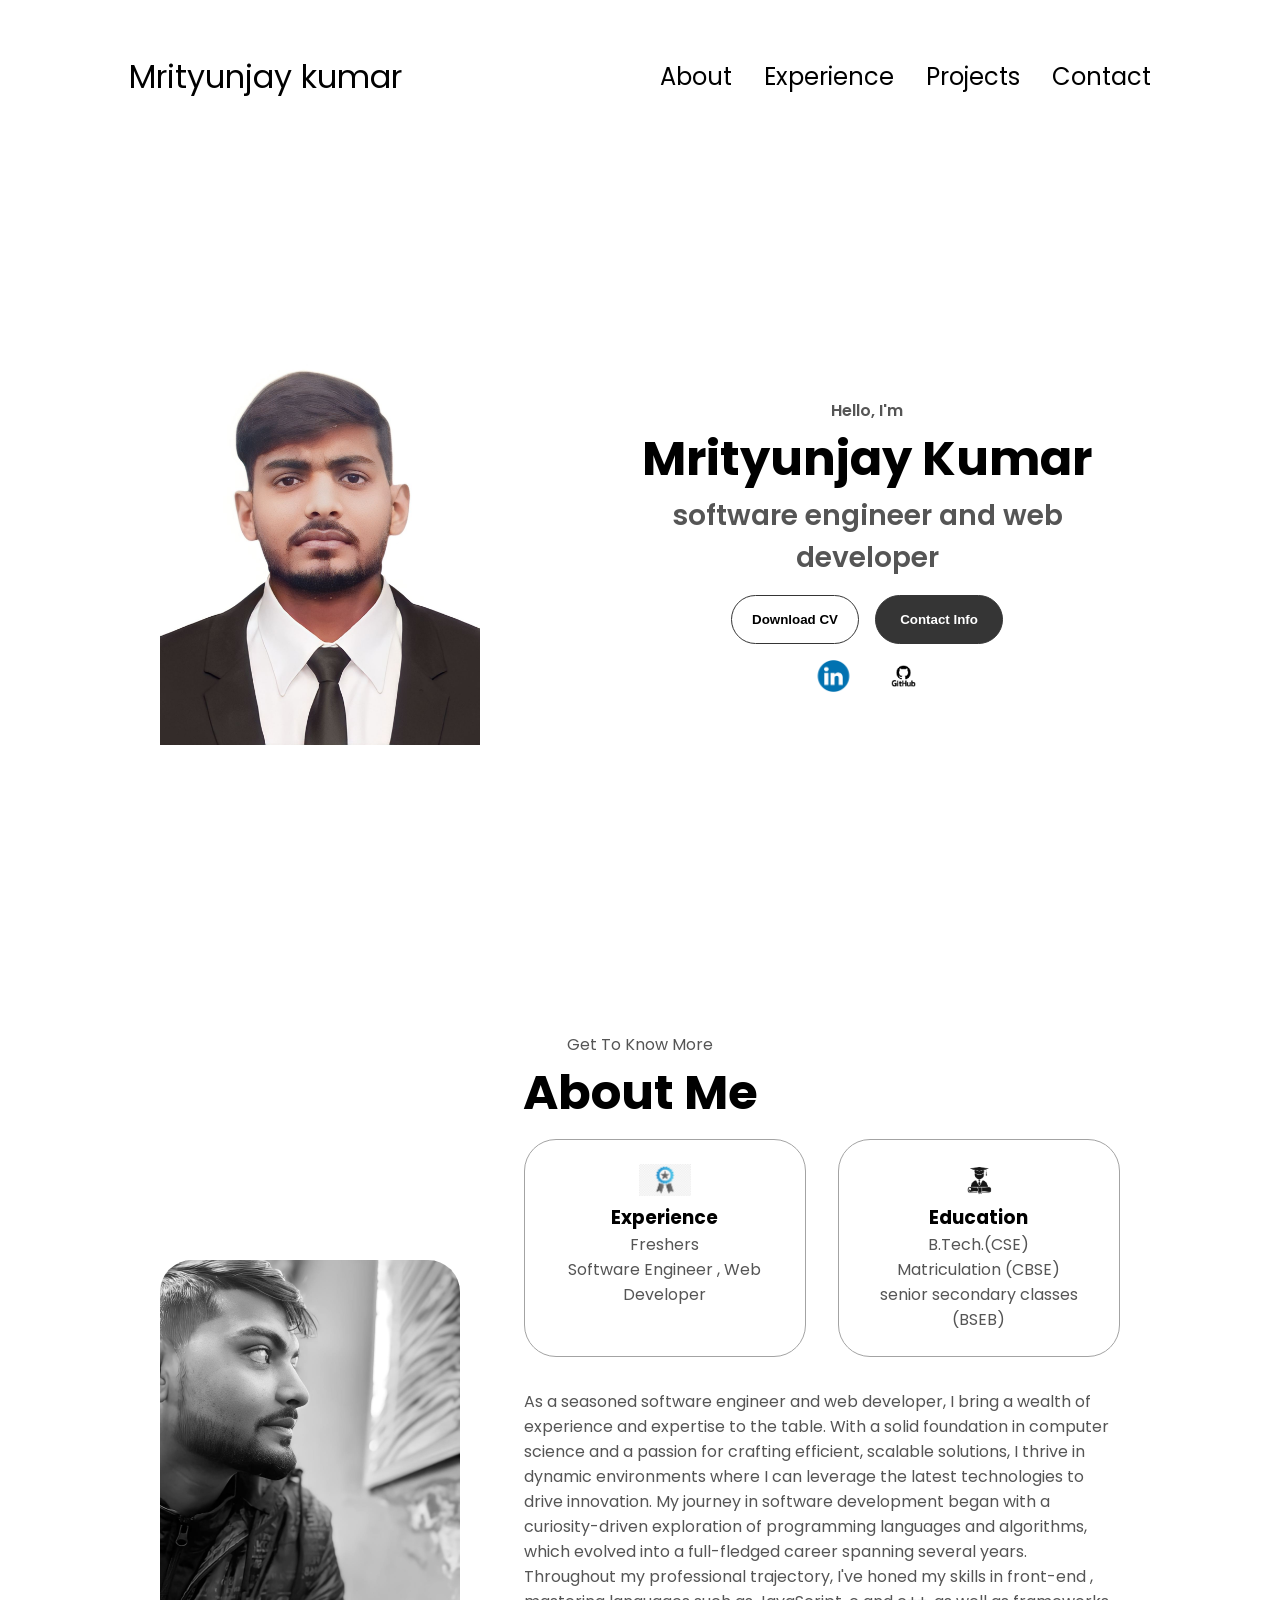
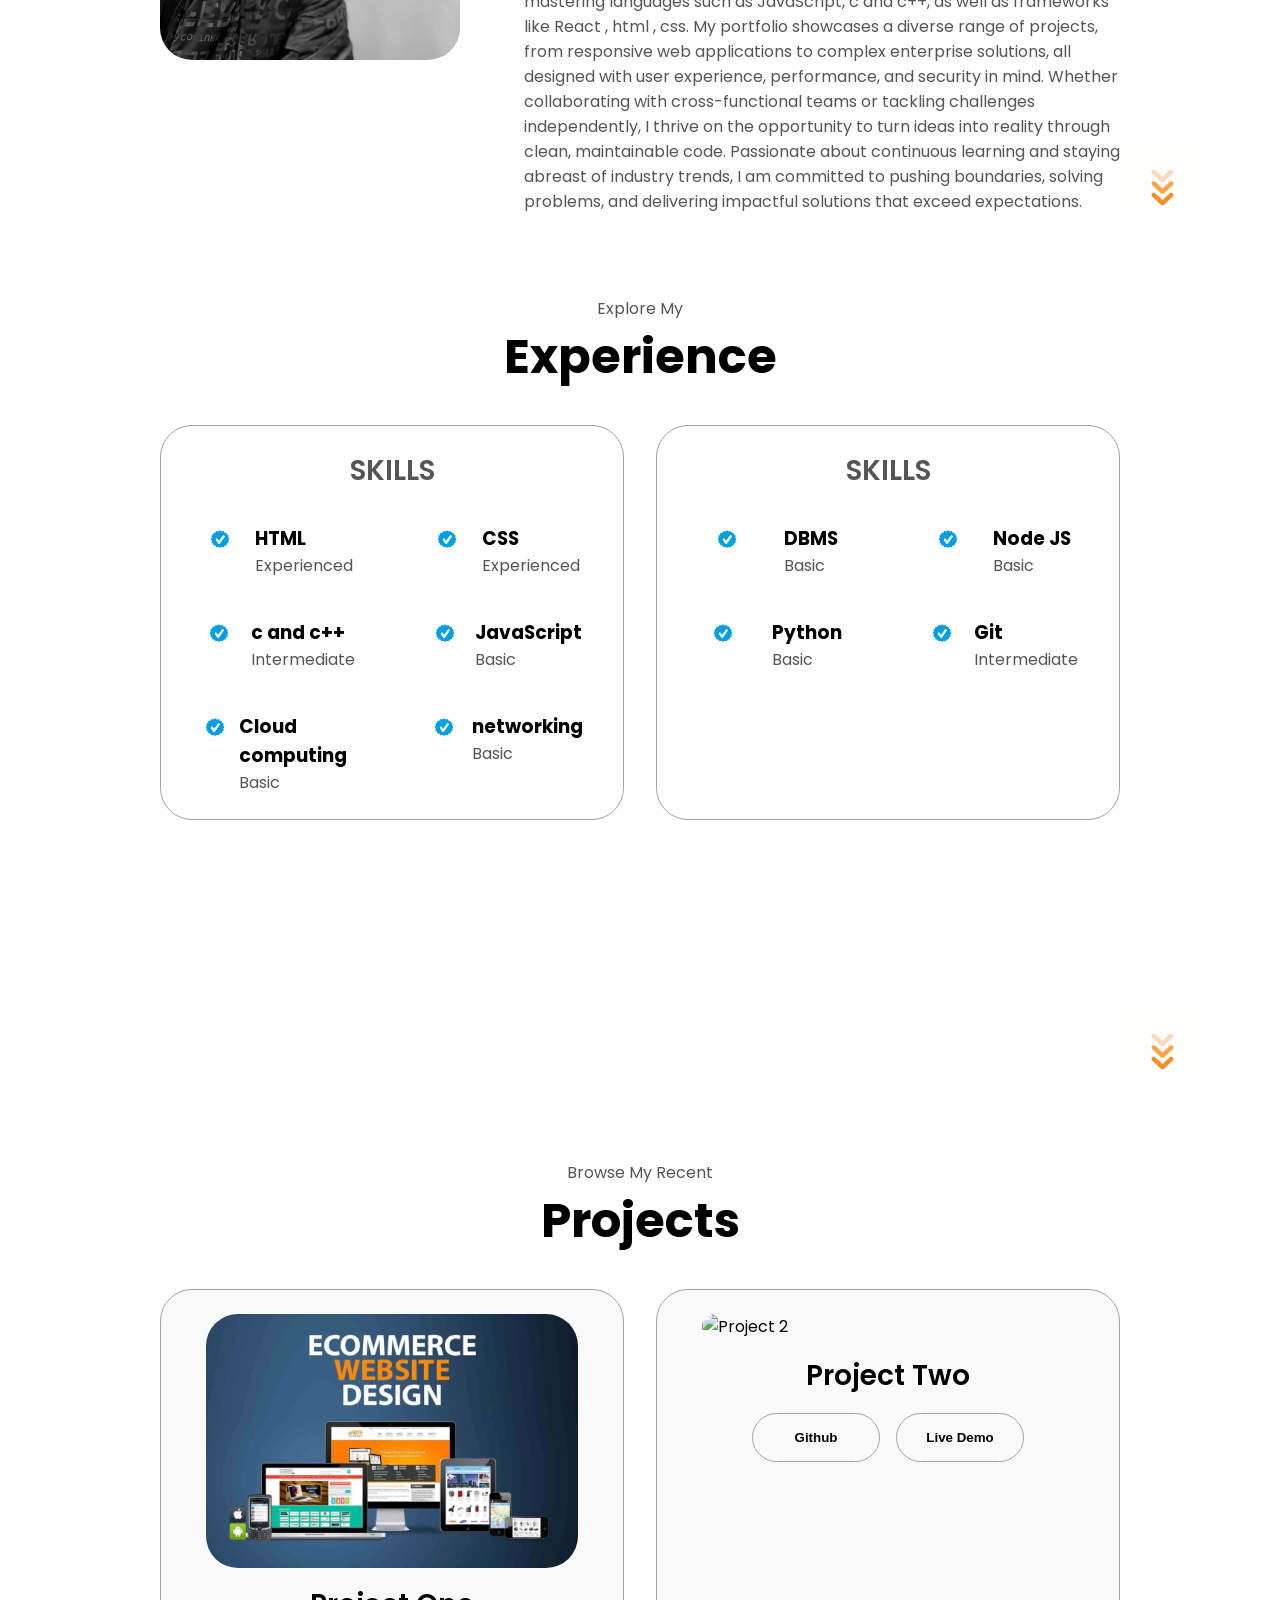
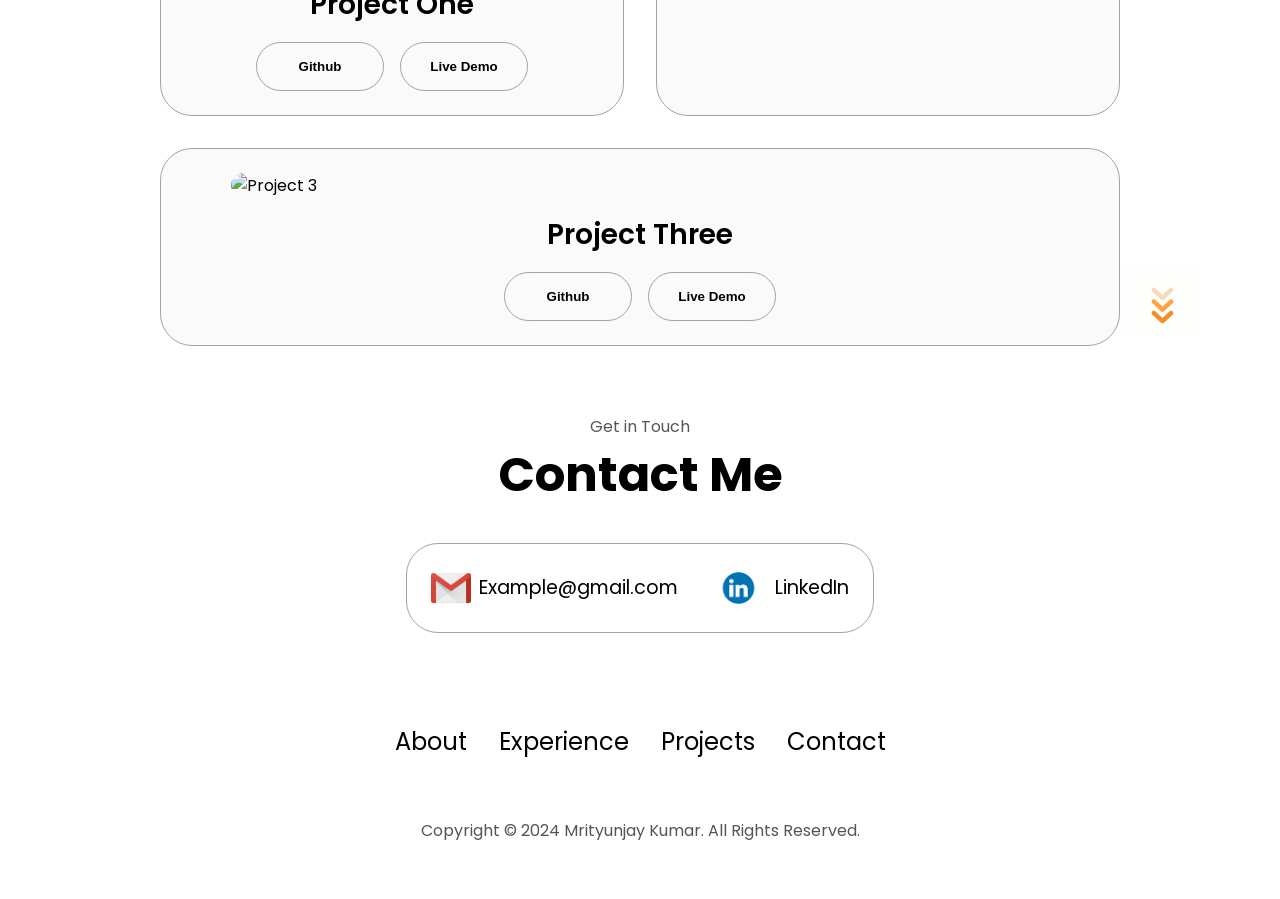
==== profile.html @ be7be610 "Add files via upload" ====
<!DOCTYPE html>
<html lang="en">
  <head>
    <meta charset="UTF-8" />
    <meta http-equiv="X-UA-Compatible" content="IE=edge" />
    <meta name="viewport" content="width=device-width, initial-scale=1.0" />
    <title>My Portfolio</title>
    <link rel="stylesheet" href="style.css" />
    <link rel="stylesheet" href="mediaqueries.css" />
  </head>
  <body>
    <nav id="desktop-nav">
      <div class="logo">Mrityunjay kumar</div>
      <div>
        <ul class="nav-links">
          <li><a href="#about">About</a></li>
          <li><a href="#experience">Experience</a></li>
          <li><a href="#projects">Projects</a></li>
          <li><a href="#contact">Contact</a></li>
        </ul>
      </div>
    </nav>
    <nav id="hamburger-nav">
      <div class="logo">Mrityunjay kumar</div>
      <div class="hamburger-menu">
        <div class="hamburger-icon" onclick="toggleMenu()">
          <span></span>
          <span></span>
          <span></span>
        </div>
        <div class="menu-links">
          <li><a href="#about" onclick="toggleMenu()">About</a></li>
          <li><a href="#experience" onclick="toggleMenu()">Experience</a></li>
          <li><a href="#projects" onclick="toggleMenu()">Projects</a></li>
          <li><a href="#contact" onclick="toggleMenu()">Contact</a></li>
        </div>
      </div>
    </nav>
    <section id="profile">
      <div class="section__pic-container">
        <img src="./mrityunjay.jpg" alt="Mrityunjay Kumar profile picture" />
      </div>
      <div class="section__text">
        <p class="section__text__p1">Hello, I'm</p>
        <h1 class="title">Mrityunjay Kumar</h1>
        <p class="section__text__p2">  software engineer and web developer </p>
        <div class="btn-container">
          <button
            class="btn btn-color-2"
            onclick="window.open('./Mrityunjay Kumar resume.pdf')"
          >
            Download CV
          </button>
          <button class="btn btn-color-1" onclick="location.href='./#contact'">
            Contact Info
          </button>
        </div>
        <div id="socials-container">
          <img
            src="./linkedin.png"
            alt="My LinkedIn profile"
            class="icon"
            onclick="location.href='https://www.linkedin.com/in/mrityunjay-kumar-784b33222'"
          />
          <img
            src="./github.png"
            alt="My Github profile"
            class="icon"
            onclick="location.href='https://github.com/mrityu12/mrityu12.git'"
          />
        </div>
      </div>
    </section>
    <section id="about">
      <p class="section__text__p1">Get To Know More</p>
      <h1 class="title">About Me</h1>
      <div class="section-container">
        <div class="section__pic-container">
          <img
            src="./mrityunjay1.jpg"
            alt="Profile picture"
            class="about-pic"
          />
        </div>
        <div class="about-details-container">
          <div class="about-containers">
            <div class="details-container">
              <img
                src="./experience.png"
                alt="Experience icon"
                class="icon"
              />
              <h3>Experience</h3>
              <p> Freshers <br /> Software Engineer , Web Developer</p>
            </div>
            <div class="details-container">
              <img
                src="./education.png"
                alt="Education icon"
                class="icon"
              />
              <h3>Education</h3>
              <p> B.Tech.(CSE) <br /> Matriculation (CBSE) <br/> senior secondary classes (BSEB)</p>
            </div>
          </div>
          <div class="text-container">
            <p>
              As a seasoned software engineer and web developer, I bring a wealth of experience and expertise to the table.
              With a solid foundation in computer science and a passion for crafting efficient, scalable solutions,
              I thrive in dynamic environments where I can leverage the latest technologies to drive innovation.
              My journey in software development began with a curiosity-driven exploration of programming languages and algorithms,
              which evolved into a full-fledged career spanning several years. Throughout my professional trajectory,
              I've honed my skills in front-end , mastering languages such as JavaScript,
              c and c++, as well as frameworks like React , html , css. 
              My portfolio showcases a diverse range of projects, from responsive web applications to complex enterprise solutions, 
              all designed with user experience, performance, and security in mind.
              Whether collaborating with cross-functional teams or tackling challenges independently,
              I thrive on the opportunity to turn ideas into reality through clean, maintainable code.
              Passionate about continuous learning and staying abreast of industry trends,
              I am committed to pushing boundaries, solving problems, and delivering impactful solutions that exceed expectations.
            </p>
          </div>
        </div>
      </div>
      <img
        src="./arrow.gif"
        alt="Arrow icon"
        class="icon arrow"
        onclick="location.href='./#experience'"
      />
    </section>
    <section id="experience">
      <p class="section__text__p1">Explore My</p>
      <h1 class="title">Experience</h1>
      <div class="experience-details-container">
        <div class="about-containers">
          <div class="details-container">
            <h2 class="experience-sub-title">SKILLS</h2>
            <div class="article-container">
              <article>
                <img
                  src="./checkmark.jpg"
                  alt="Experience icon"
                  class="icon"
                />
                <div>
                  <h3>HTML</h3>
                  <p>Experienced</p>
                </div>
              </article>
              <article>
                <img
                  src="./checkmark.jpg"
                  alt="Experience icon"
                  class="icon"
                />
                <div>
                  <h3>CSS</h3>
                  <p>Experienced</p>
                </div>
              </article>
              <article>
                <img
                  src="./checkmark.jpg"
                  alt="Experience icon"
                  class="icon"
                />
                <div>
                  <h3>c and c++</h3>
                  <p>Intermediate</p>
                </div>
              </article>
              <article>
                <img
                  src="./checkmark.jpg"
                  alt="Experience icon"
                  class="icon"
                />
                <div>
                  <h3>JavaScript</h3>
                  <p>Basic</p>
                </div>
              </article>
              <article>
                <img
                  src="./checkmark.jpg"
                  alt="Experience icon"
                  class="icon"
                />
                <div>
                  <h3>Cloud computing</h3>
                  <p>Basic</p>
                </div>
              </article>
              <article>
                <img
                  src="./checkmark.jpg"
                  alt="Experience icon"
                  class="icon"
                />
                <div>
                  <h3>networking</h3>
                  <p>Basic</p>
                </div>
              </article>
            </div>
          </div>
          <div class="details-container">
            <h2 class="experience-sub-title"> SKILLS</h2>
            <div class="article-container">
              <article>
                <img
                  src="./checkmark.jpg"
                  alt="Experience icon"
                  class="icon"
                />
                <div>
                  <h3>DBMS</h3>
                  <p>Basic</p>
                </div>
              </article>
              <article>
                <img
                  src="./checkmark.jpg"
                  alt="Experience icon"
                  class="icon"
                />
                <div>
                  <h3>Node JS</h3>
                  <p>Basic</p>
                </div>
              </article>
              <article>
                <img
                  src="./checkmark.jpg"
                  alt="Experience icon"
                  class="icon"
                />
                <div>
                  <h3>Python</h3>
                  <p>Basic</p>
                </div>
              </article>
              <article>
                <img
                  src="./checkmark.jpg"
                  alt="Experience icon"
                  class="icon"
                />
                <div>
                  <h3>Git</h3>
                  <p>Intermediate</p>
                </div>
              </article>
            </div>
          </div>
        </div>
      </div>
      <img
        src="./arrow.gif"
        alt="Arrow icon"
        class="icon arrow"
        onclick="location.href='./#projects'"
      />
    </section>
    <section id="projects">
      <p class="section__text__p1">Browse My Recent</p>
      <h1 class="title">Projects</h1>
      <div class="experience-details-container">
        <div class="about-containers">
          <div class="details-container color-container">
            <div class="article-container">
              <img
                src="./ecommerce.jpg"
                alt="Project 1"
                class="project-img"
              />
            </div>
            <h2 class="experience-sub-title project-title">Project One</h2>
            <div class="btn-container">
              <button
                class="btn btn-color-2 project-btn"
                onclick="location.href='https://github.com/'"
              >
                Github
              </button>
              <button
                class="btn btn-color-2 project-btn"
                onclick="location.href='https://github.com/'"
              >
                Live Demo
              </button>
            </div>
          </div>
          <div class="details-container color-container">
            <div class="article-container">
              <img
                src="./assets/project-2.png"
                alt="Project 2"
                class="project-img"
              />
            </div>
            <h2 class="experience-sub-title project-title">Project Two</h2>
            <div class="btn-container">
              <button
                class="btn btn-color-2 project-btn"
                onclick="location.href='https://github.com/'"
              >
                Github
              </button>
              <button
                class="btn btn-color-2 project-btn"
                onclick="location.href='https://github.com/'"
              >
                Live Demo
              </button>
            </div>
          </div>
          <div class="details-container color-container">
            <div class="article-container">
              <img
                src="./assets/project-3.png"
                alt="Project 3"
                class="project-img"
              />
            </div>
            <h2 class="experience-sub-title project-title">Project Three</h2>
            <div class="btn-container">
              <button
                class="btn btn-color-2 project-btn"
                onclick="location.href='https://github.com/'"
              >
                Github
              </button>
              <button
                class="btn btn-color-2 project-btn"
                onclick="location.href='https://github.com/'"
              >
                Live Demo
              </button>
            </div>
          </div>
        </div>
      </div>
      <img
        src="./arrow.gif"
        alt="Arrow icon"
        class="icon arrow"
        onclick="location.href='./#contact'"
      />
    </section>
    <section id="contact">
      <p class="section__text__p1">Get in Touch</p>
      <h1 class="title">Contact Me</h1>
      <div class="contact-info-upper-container">
        <div class="contact-info-container">
          <img
            src="./email.jpeg"
            alt="Email icon"
            class="icon contact-icon email-icon"
          />
          <p><a href="mailto:mrityunjay5050raj@gmail.com">Example@gmail.com</a></p>
        </div>
        <div class="contact-info-container">
          <img
            src="./linkedin.png"
            alt="LinkedIn icon"
            class="icon contact-icon"
          />
          <p><a href="https://www.linkedin.com/in/mrityunjay-kumar-784b33222">LinkedIn</a></p>
        </div>
      </div>
    </section>
    <footer>
      <nav>
        <div class="nav-links-container">
          <ul class="nav-links">
            <li><a href="#about">About</a></li>
            <li><a href="#experience">Experience</a></li>
            <li><a href="#projects">Projects</a></li>
            <li><a href="#contact">Contact</a></li>
          </ul>
        </div>
      </nav>
      <p>Copyright &#169; 2024 Mrityunjay Kumar. All Rights Reserved.</p>
    </footer>
    <script src="script.js"></script>
  </body>
</html>
---- style.css ----
/* GENERAL */

@import url("https://fonts.googleapis.com/css2?family=Poppins:wght@300;400;500;600&display=swap");

* {
  margin: 0;
  padding: 0;
}

body {
  font-family: "Poppins", sans-serif;
}

html {
  scroll-behavior: smooth;
}

p {
  color: rgb(85, 85, 85);
}

/* TRANSITION */

a,
.btn {
  transition: all 300ms ease;
}

/* DESKTOP NAV */

nav,
.nav-links {
  display: flex;
}

nav {
  justify-content: space-around;
  align-items: center;
  height: 17vh;
}

.nav-links {
  gap: 2rem;
  list-style: none;
  font-size: 1.5rem;
}

a {
  color: black;
  text-decoration: none;
  text-decoration-color: white;
}

a:hover {
  color: grey;
  text-decoration: underline;
  text-underline-offset: 1rem;
  text-decoration-color: rgb(181, 181, 181);
}

.logo {
  font-size: 2rem;
}

.logo:hover {
  cursor: default;
}

/* HAMBURGER MENU */

#hamburger-nav {
  display: none;
}

.hamburger-menu {
  position: relative;
  display: inline-block;
}

.hamburger-icon {
  display: flex;
  flex-direction: column;
  justify-content: space-between;
  height: 24px;
  width: 30px;
  cursor: pointer;
}

.hamburger-icon span {
  width: 100%;
  height: 2px;
  background-color: black;
  transition: all 0.3 ease-in-out;
}

.menu-links {
  position: absolute;
  top: 100%;
  right: 0;
  background-color: white;
  width: fit-content;
  max-height: 0;
  overflow: hidden;
  transition: all 0.3 ease-in-out;
}

.menu-links a {
  display: block;
  padding: 10px;
  text-align: center;
  font-size: 1.5rem;
  color: black;
  text-decoration: none;
  transition: all 0.3 ease-in-out;
}

.menu-links li {
  list-style: none;
}

.menu-links.open {
  max-height: 300px;
}

.hamburger-icon.open span:first-child {
  transform: rotate(45deg) translate(10px, 5px);
}

.hamburger-icon.open span:nth-child(2) {
  opacity: 0;
}

.hamburger-icon.open span:last-child {
  transform: rotate(-45deg) translate(10px, -5px);
}

.hamburger-icon span:first-child {
  transform: none;
}

.hamburger-icon span:first-child {
  opacity: 1;
}

.hamburger-icon span:first-child {
  transform: none;
}

/* SECTIONS */

section {
  padding-top: 4vh;
  height: 96vh;
  margin: 0 10rem;
  box-sizing: border-box;
  min-height: fit-content;
}

.section-container {
  display: flex;
}

/* PROFILE SECTION */

#profile {
  display: flex;
  justify-content: center;
  gap: 5rem;
  height: 80vh;
}

.section__pic-container {
  display: flex;
  height: 400px;
  width: 400px;
  margin: auto 0;
}

.section__text {
  align-self: center;
  text-align: center;
}

.section__text p {
  font-weight: 600;
}

.section__text__p1 {
  text-align: center;
}

.section__text__p2 {
  font-size: 1.75rem;
  margin-bottom: 1rem;
}

.title {
  font-size: 3rem;
  text-align: center;
}

#socials-container {
  display: flex;
  justify-content: center;
  margin-top: 1rem;
  gap: 1rem;
}

/* ICONS */

.icon {
  cursor: pointer;
  height: 2rem;
}

/* BUTTONS */

.btn-container {
  display: flex;
  justify-content: center;
  gap: 1rem;
}

.btn {
  font-weight: 600;
  transition: all 300ms ease;
  padding: 1rem;
  width: 8rem;
  border-radius: 2rem;
}

.btn-color-1,
.btn-color-2 {
  border: rgb(53, 53, 53) 0.1rem solid;
}

.btn-color-1:hover,
.btn-color-2:hover {
  cursor: pointer;
}

.btn-color-1,
.btn-color-2:hover {
  background: rgb(53, 53, 53);
  color: white;
}

.btn-color-1:hover {
  background: rgb(0, 0, 0);
}

.btn-color-2 {
  background: none;
}

.btn-color-2:hover {
  border: rgb(255, 255, 255) 0.1rem solid;
}

.btn-container {
  gap: 1rem;
}

/* ABOUT SECTION */

#about {
  position: relative;
}

.about-containers {
  gap: 2rem;
  margin-bottom: 2rem;
  margin-top: 2rem;
}

.about-details-container {
  justify-content: center;
  flex-direction: column;
}

.about-containers,
.about-details-container {
  display: flex;
}

.about-pic {
  border-radius: 2rem;
}

.arrow {
  position: absolute;
  right: -5rem;
  bottom: 2.5rem;
  width: 75px;
  height: 75px;
}

.details-container {
  padding: 1.5rem;
  flex: 1;
  background: white;
  border-radius: 2rem;
  border: rgb(53, 53, 53) 0.1rem solid;
  border-color: rgb(163, 163, 163);
  text-align: center;
}

.section-container {
  gap: 4rem;
  height: 80%;
}

.section__pic-container {
  height: 400px;
  width: 400px;
  margin: auto 0;
}

/* EXPERIENCE SECTION */

#experience {
  position: relative;
}

.experience-sub-title {
  color: rgb(85, 85, 85);
  font-weight: 600;
  font-size: 1.75rem;
  margin-bottom: 2rem;
}

.experience-details-container {
  display: flex;
  justify-content: center;
  flex-direction: column;
}

.article-container {
  display: flex;
  text-align: initial;
  flex-wrap: wrap;
  flex-direction: row;
  gap: 2.5rem;
  justify-content: space-around;
}

article {
  display: flex;
  width: 10rem;
  justify-content: space-around;
  gap: 0.5rem;
}

article .icon {
  cursor: default;
}

/* PROJECTS SECTION */

#projects {
  position: relative;
}

.color-container {
  border-color: rgb(163, 163, 163);
  background: rgb(250, 250, 250);
}

.project-img {
  border-radius: 2rem;
  width: 90%;
  height: 90%;
}

.project-title {
  margin: 1rem;
  color: black;
}

.project-btn {
  color: black;
  border-color: rgb(163, 163, 163);
}

/* CONTACT */

#contact {
  display: flex;
  justify-content: center;
  flex-direction: column;
  height: 70vh;
}

.contact-info-upper-container {
  display: flex;
  justify-content: center;
  border-radius: 2rem;
  border: rgb(53, 53, 53) 0.1rem solid;
  border-color: rgb(163, 163, 163);
  background: (250, 250, 250);
  margin: 2rem auto;
  padding: 0.5rem;
}

.contact-info-container {
  display: flex;
  align-items: center;
  justify-content: center;
  gap: 0.5rem;
  margin: 1rem;
}

.contact-info-container p {
  font-size: larger;
}

.contact-icon {
  cursor: default;
}

.email-icon {
  height: 2.5rem;
}

/* FOOTER SECTION */

footer {
  height: 26vh;
  margin: 0 1rem;
}

footer p {
  text-align: center;
}
---- mediaqueries.css ----
@media screen and (max-width: 1400px) {
  #profile {
    height: 83vh;
    margin-bottom: 6rem;
  }
  .about-containers {
    flex-wrap: wrap;
  }
  #contact,
  #projects {
    height: fit-content;
  }
}

@media screen and (max-width: 1200px) {
  #desktop-nav {
    display: none;
  }
  #hamburger-nav {
    display: flex;
  }
  #experience,
  .experience-details-container {
    margin-top: 2rem;
  }
  #profile,
  .section-container {
    display: block;
  }
  .arrow {
    display: none;
  }
  section,
  .section-container {
    height: fit-content;
  }
  section {
    margin: 0 5%;
  }
  .section__pic-container {
    width: 275px;
    height: 275px;
    margin: 0 auto 2rem;
  }
  .about-containers {
    margin-top: 0;
  }
}

@media screen and (max-width: 600px) {
  #contact,
  footer {
    height: 40vh;
  }
  #profile {
    height: 83vh;
    margin-bottom: 0;
  }
  article {
    font-size: 1rem;
  }
  footer nav {
    height: fit-content;
    margin-bottom: 2rem;
  }
  .about-containers,
  .contact-info-upper-container,
  .btn-container {
    flex-wrap: wrap;
  }
  .contact-info-container {
    margin: 0;
  }
  .contact-info-container p,
  .nav-links li a {
    font-size: 1rem;
  }
  .experience-sub-title {
    font-size: 1.25rem;
  }
  .logo {
    font-size: 1.5rem;
  }
  .nav-links {
    flex-direction: column;
    gap: 0.5rem;
    text-align: center;
  }
  .section__pic-container {
    width: auto;
    height: 46vw;
    justify-content: center;
  }
  .section__text__p2 {
    font-size: 1.25rem;
  }
  .title {
    font-size: 2rem;
  }
  .text-container {
    text-align: justify;
  }
}
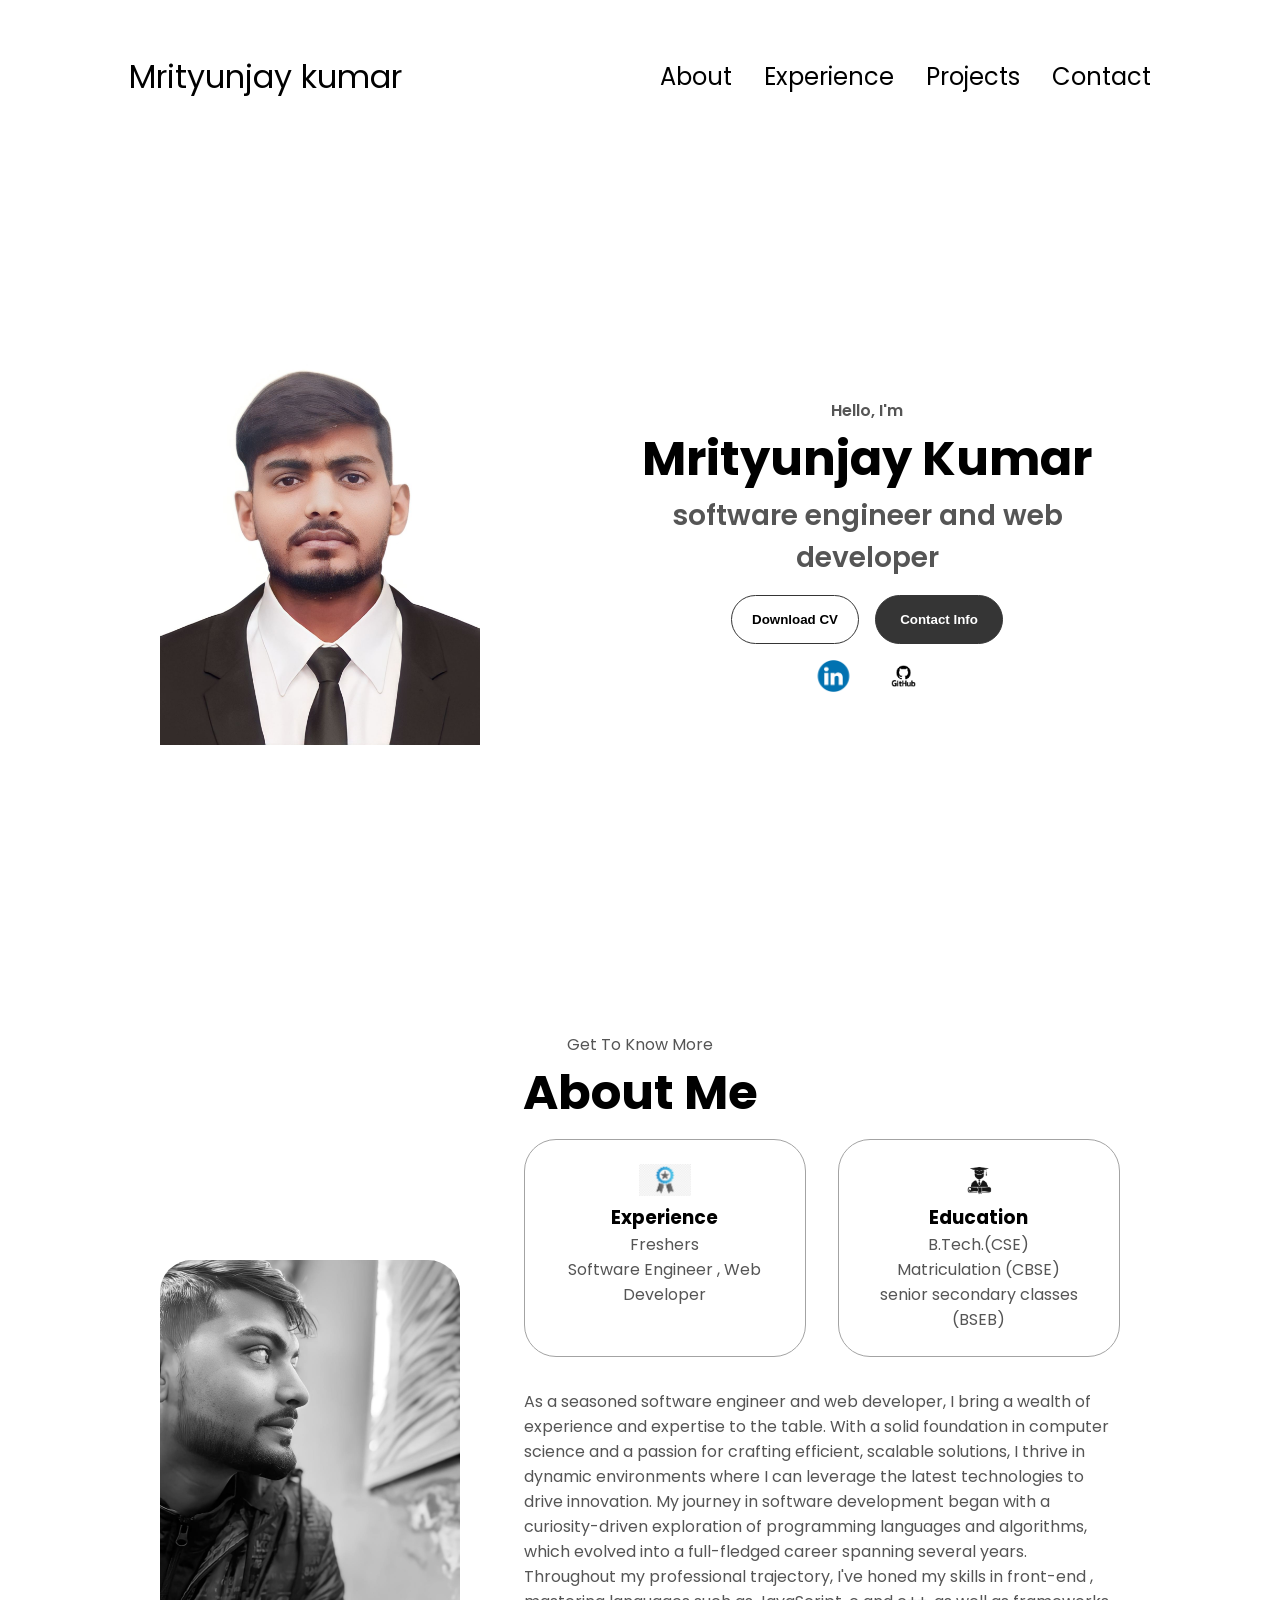
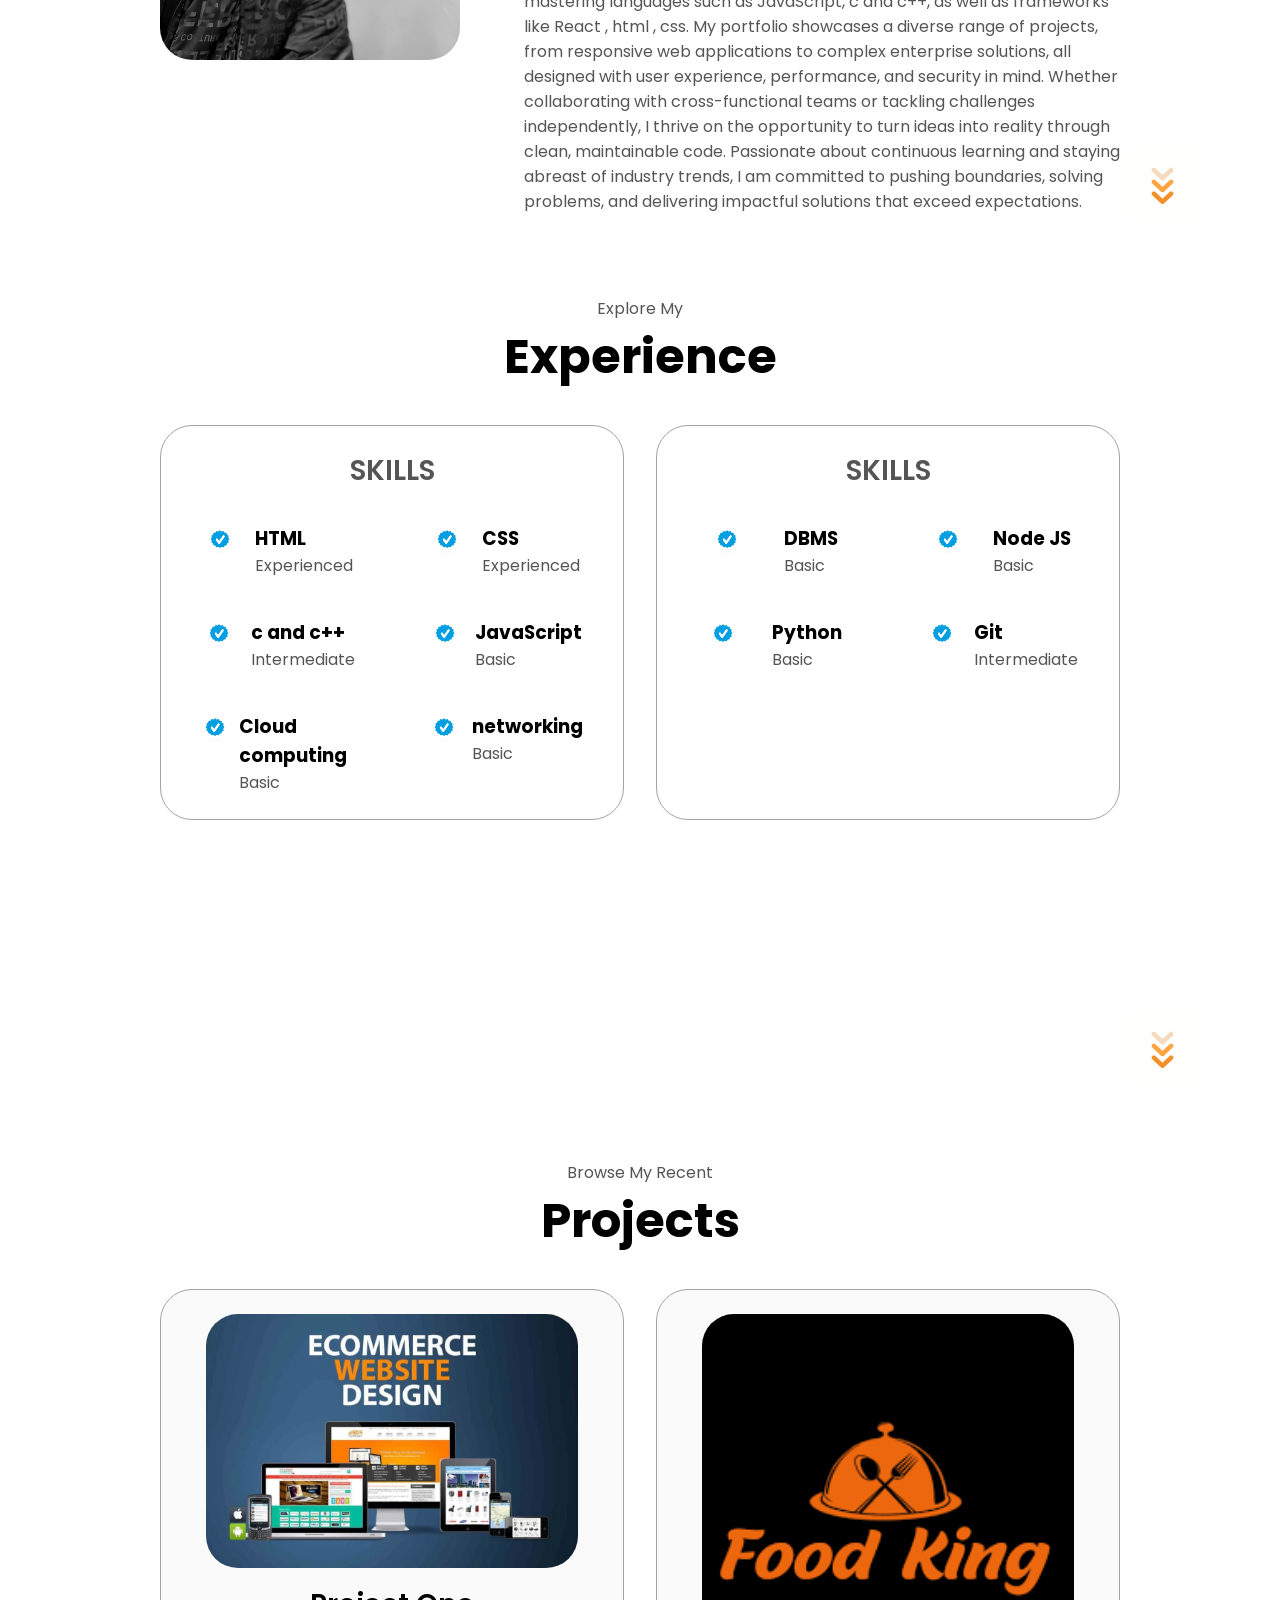
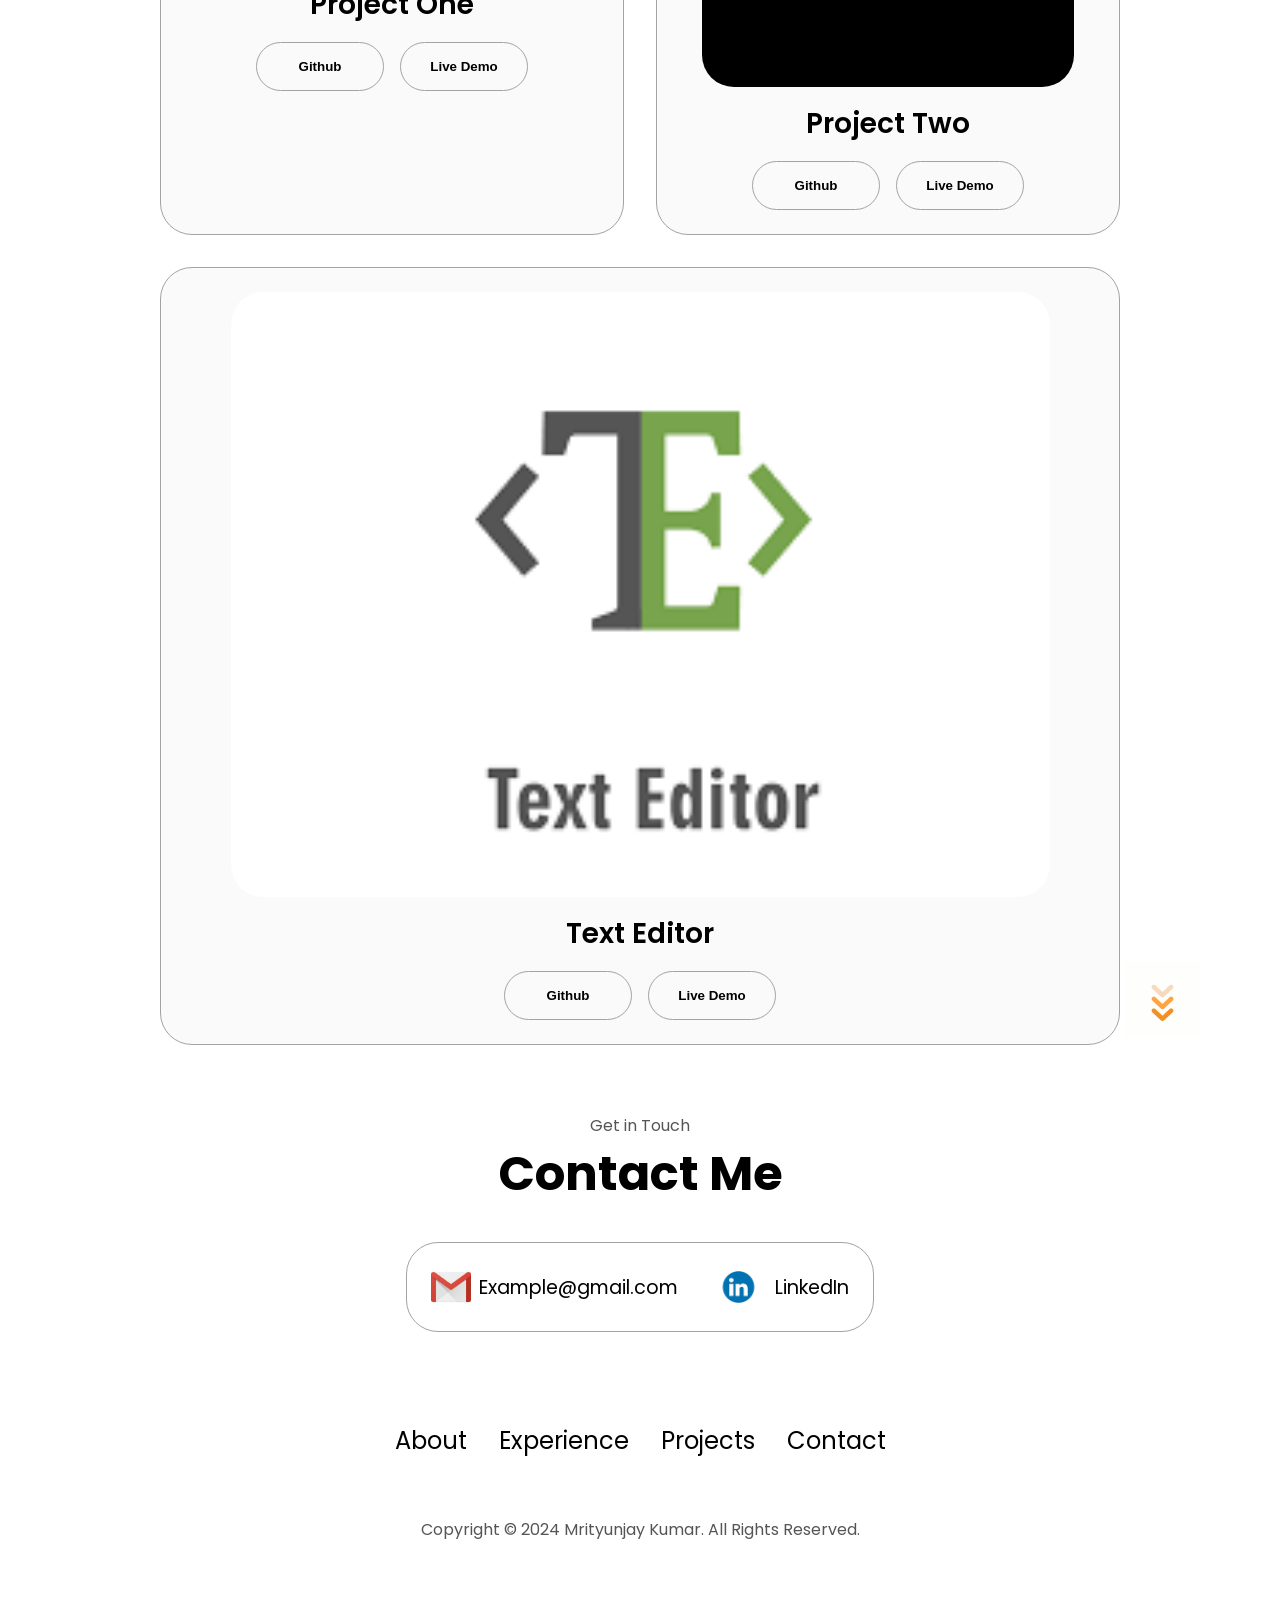
==== commit 3ed70daf: "Add files via upload" ====
--- a/profile.html
+++ b/profile.html
@@ -295,7 +295,7 @@
           <div class="details-container color-container">
             <div class="article-container">
               <img
-                src="./assets/project-2.png"
+                src="./food king.png"
                 alt="Project 2"
                 class="project-img"
               />
@@ -319,12 +319,12 @@
           <div class="details-container color-container">
             <div class="article-container">
               <img
-                src="./assets/project-3.png"
+                src="./download.png"
                 alt="Project 3"
                 class="project-img"
               />
             </div>
-            <h2 class="experience-sub-title project-title">Project Three</h2>
+            <h2 class="experience-sub-title project-title">Text Editor</h2>
             <div class="btn-container">
               <button
                 class="btn btn-color-2 project-btn"
@@ -334,7 +334,7 @@
               </button>
               <button
                 class="btn btn-color-2 project-btn"
-                onclick="location.href='https://github.com/'"
+                onclick="location.href='http://localhost:3000/mrityu12/textEditor-react.git'"
               >
                 Live Demo
               </button>
